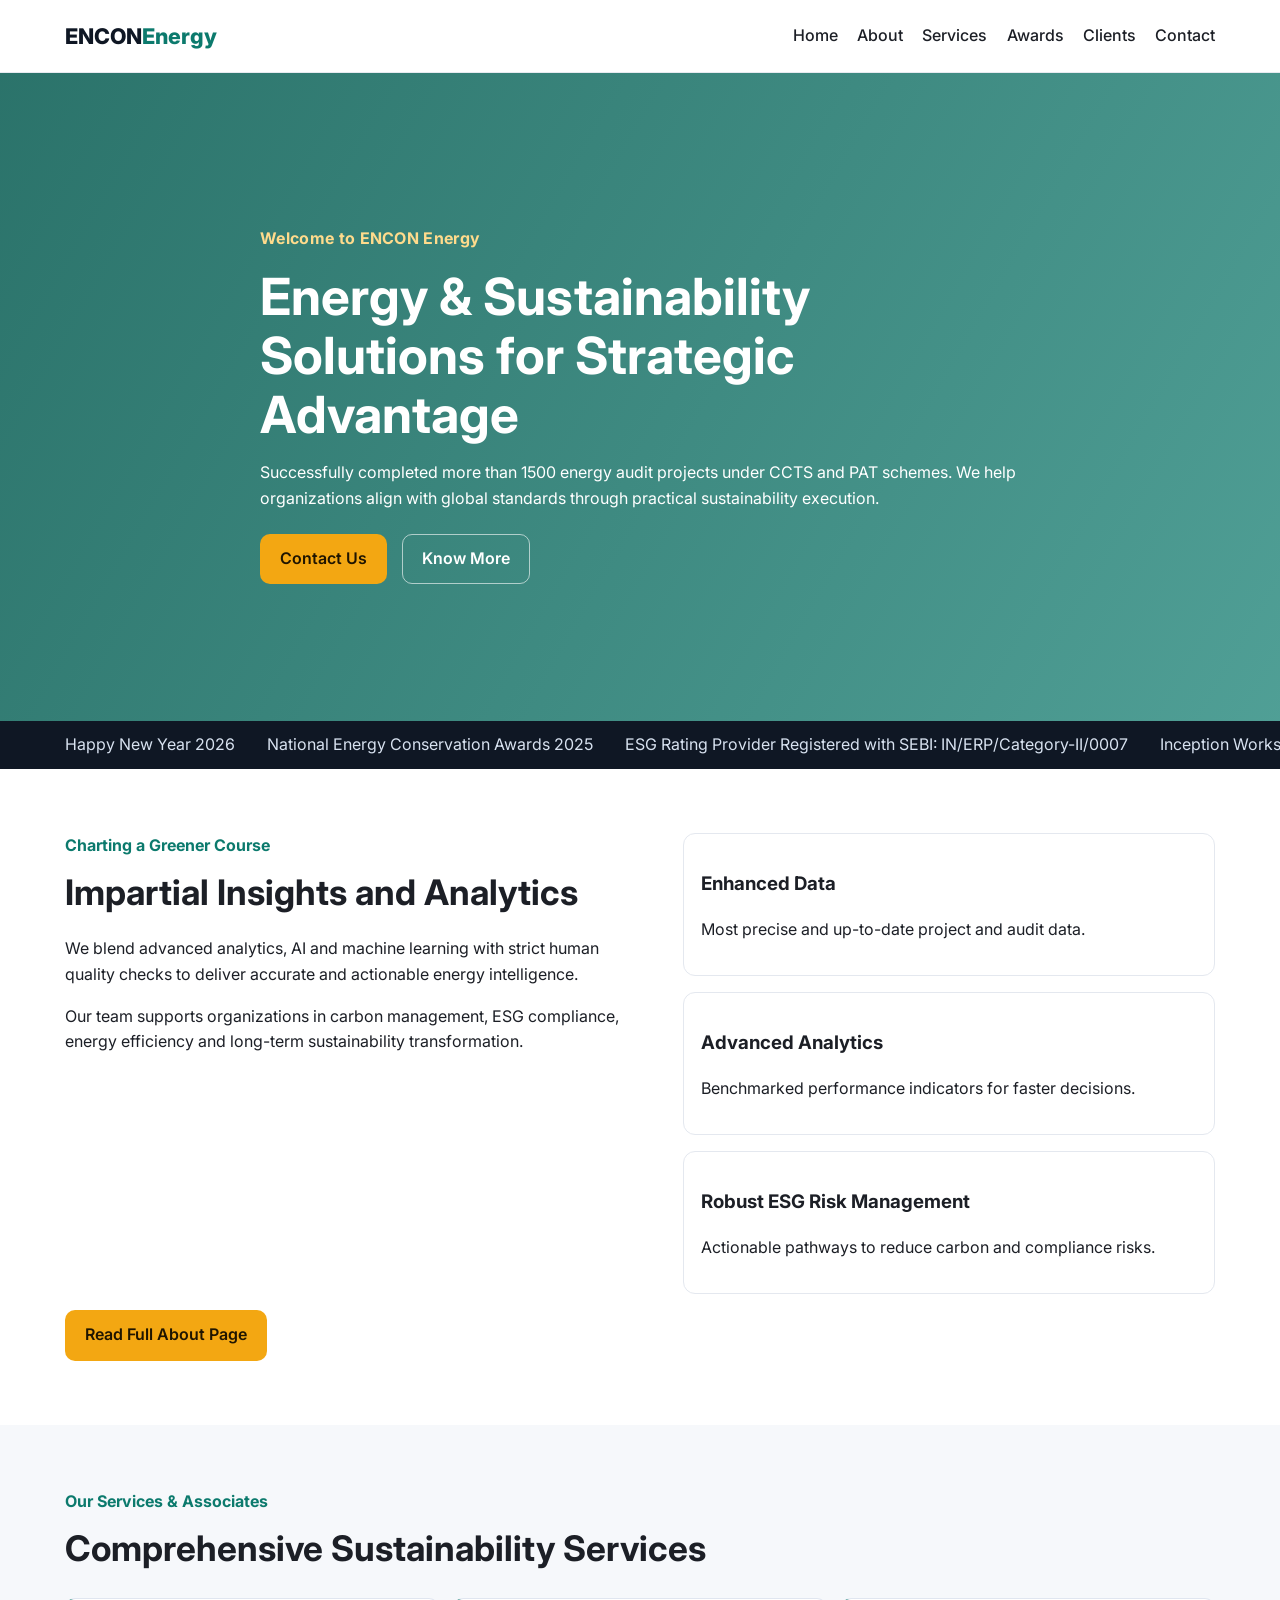
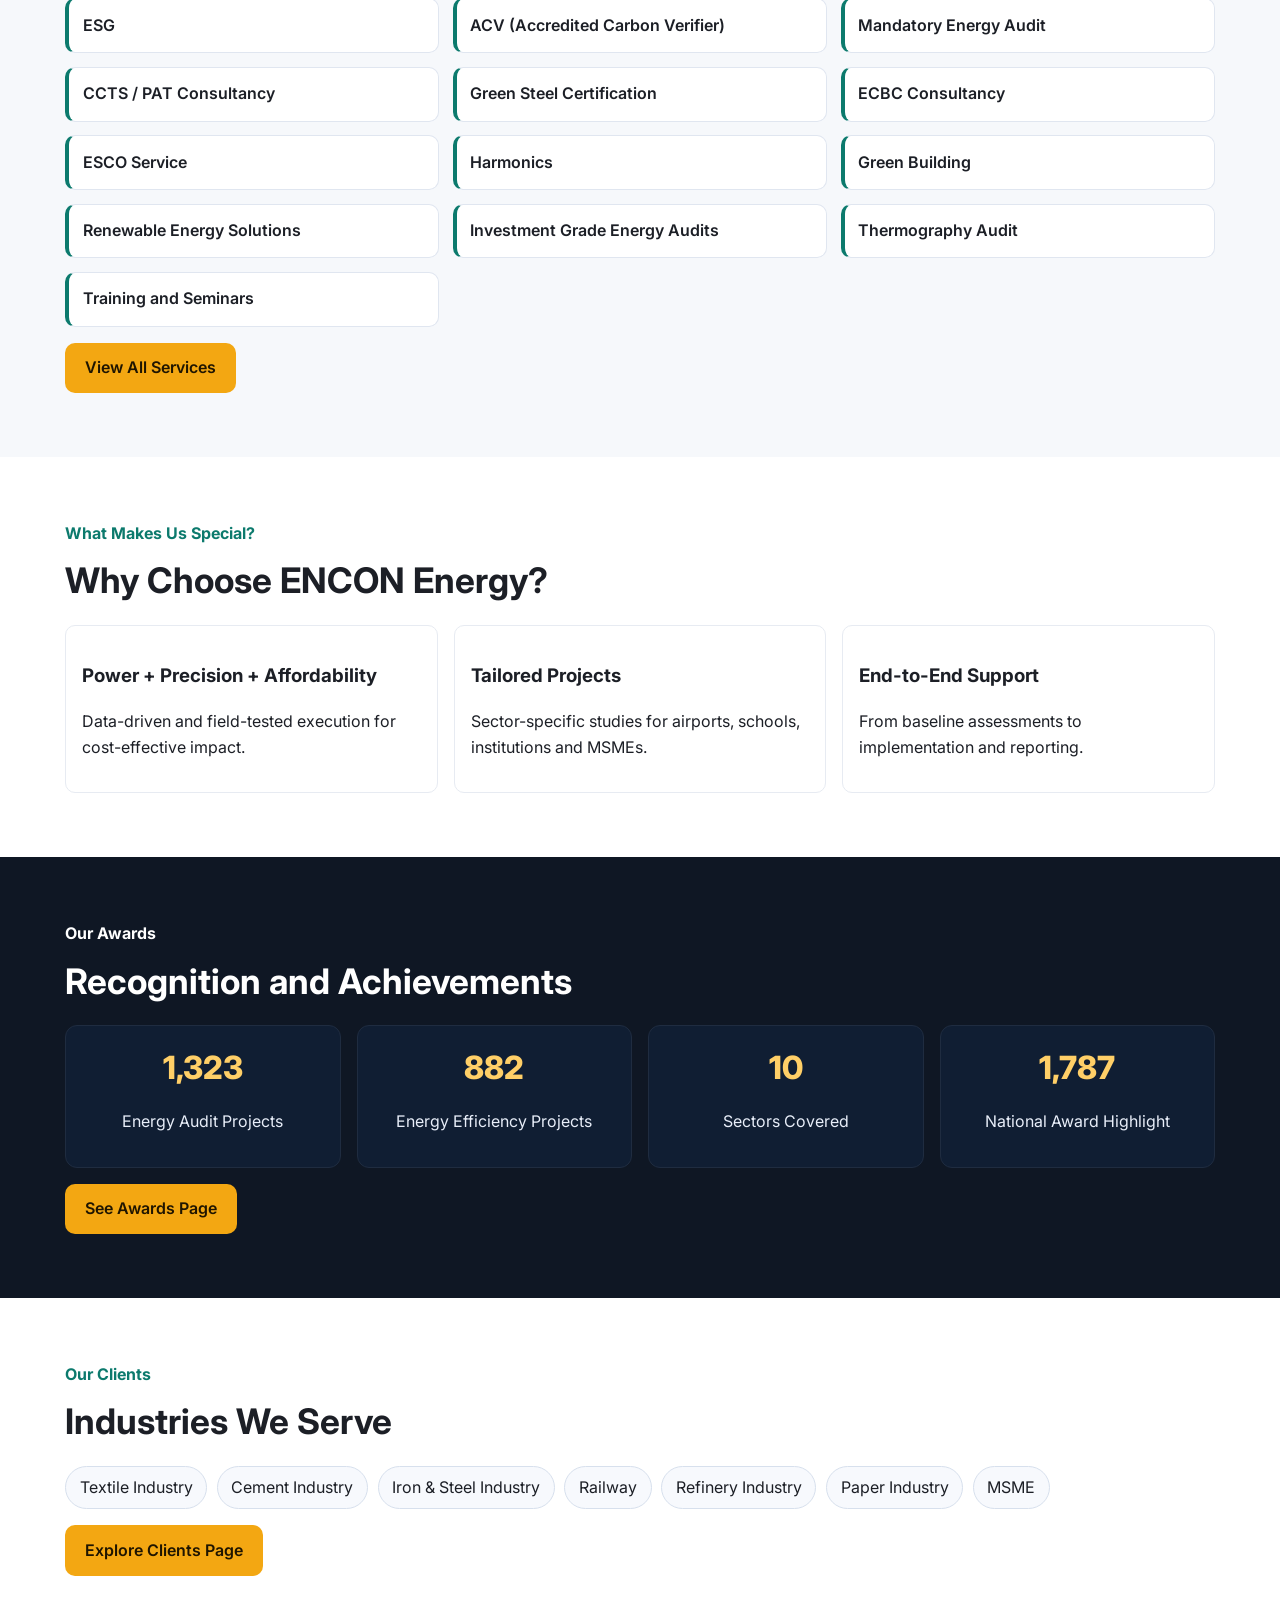
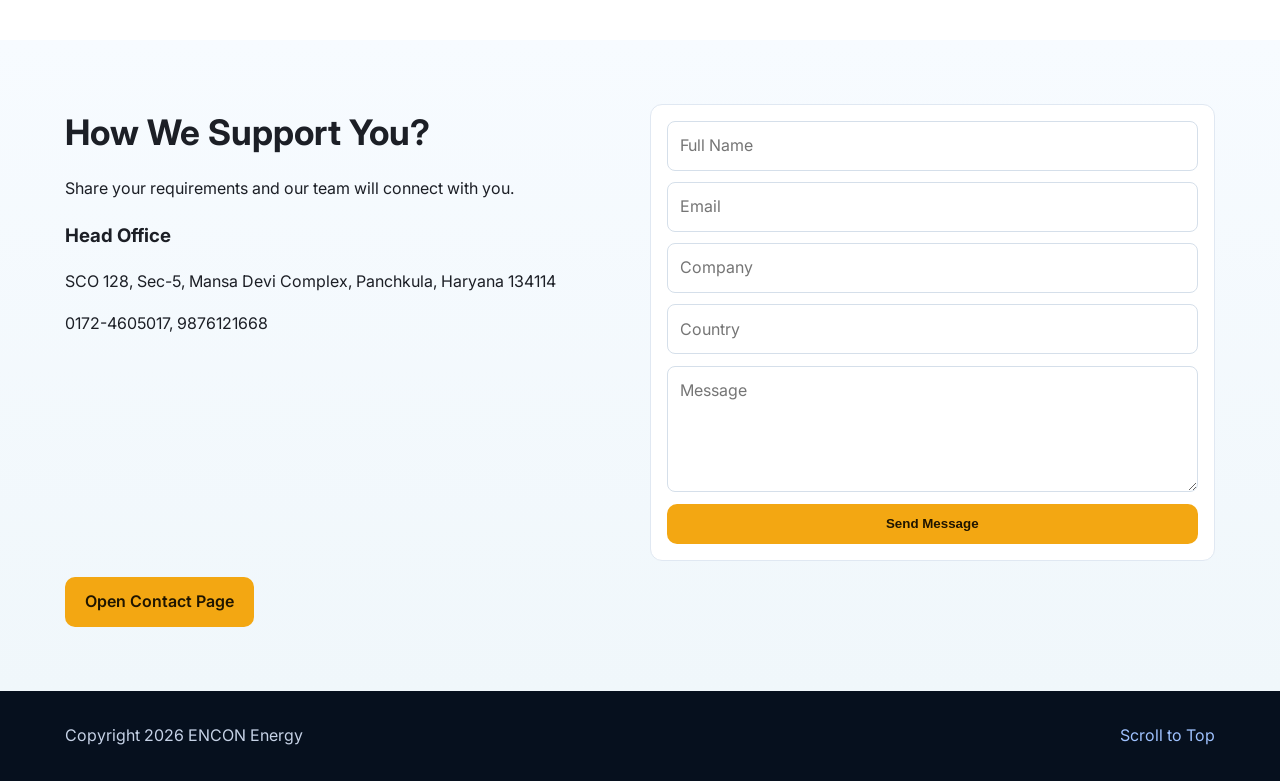
==== index.html @ 58b36640 "all files uploaded succesfully" ====
<!DOCTYPE html>
<html lang="en">
<head>
  <meta charset="UTF-8">
  <meta name="viewport" content="width=device-width, initial-scale=1.0">
  <title>ENCON Energy | Home</title>
  <link rel="preconnect" href="https://fonts.googleapis.com">
  <link rel="preconnect" href="https://fonts.gstatic.com" crossorigin>
  <link href="https://fonts.googleapis.com/css2?family=Inter:wght@400;500;600;700;800&display=swap" rel="stylesheet">
  <link rel="stylesheet" href="styles.css">
</head>
<body>
  <header class="site-header" id="top">
    <div class="container nav-wrap">
      <a class="logo" href="index.html">ENCON<span>Energy</span></a>
      <button class="menu-toggle" id="menuToggle" aria-label="Toggle menu" aria-expanded="false">
        <span></span><span></span><span></span>
      </button>
      <nav class="nav" id="mainNav">
        <ul>
          <li><a href="index.html">Home</a></li>
          <li><a href="about.html">About</a></li>
          <li><a href="services.html">Services</a></li>
          <li><a href="awards.html">Awards</a></li>
          <li><a href="clients.html">Clients</a></li>
          <li><a href="contact.html">Contact</a></li>
        </ul>
      </nav>
    </div>
  </header>

  <section class="hero" id="home">
    <div class="hero-overlay">
      <div class="container hero-content">
        <p class="hero-tag">Welcome to ENCON Energy</p>
        <h1>Energy & Sustainability Solutions for Strategic Advantage</h1>
        <p>
          Successfully completed more than 1500 energy audit projects under CCTS and PAT schemes.
          We help organizations align with global standards through practical sustainability execution.
        </p>
        <div class="hero-actions">
          <a href="contact.html" class="btn btn-primary">Contact Us</a>
          <a href="services.html" class="btn btn-ghost">Know More</a>
        </div>
      </div>
    </div>
  </section>

  <section class="ticker">
    <div class="container">
      <div class="ticker-track">
        <span>Happy New Year 2026</span>
        <span>National Energy Conservation Awards 2025</span>
        <span>ESG Rating Provider Registered with SEBI: IN/ERP/Category-II/0007</span>
        <span>Inception Workshops in Agra, Howrah and Rajkot</span>
      </div>
    </div>
  </section>

  <section class="section" id="about">
    <div class="container grid-2">
      <div>
        <p class="section-kicker">Charting a Greener Course</p>
        <h2>Impartial Insights and Analytics</h2>
        <p>
          We blend advanced analytics, AI and machine learning with strict human quality checks to
          deliver accurate and actionable energy intelligence.
        </p>
        <p>
          Our team supports organizations in carbon management, ESG compliance, energy efficiency
          and long-term sustainability transformation.
        </p>
      </div>
      <div class="cards">
        <article class="card">
          <h3>Enhanced Data</h3>
          <p>Most precise and up-to-date project and audit data.</p>
        </article>
        <article class="card">
          <h3>Advanced Analytics</h3>
          <p>Benchmarked performance indicators for faster decisions.</p>
        </article>
        <article class="card">
          <h3>Robust ESG Risk Management</h3>
          <p>Actionable pathways to reduce carbon and compliance risks.</p>
        </article>
      </div>
    </div>
    <div class="container section-link-wrap">
      <a class="btn btn-primary" href="about.html">Read Full About Page</a>
    </div>
  </section>

  <section class="section bg-light" id="services">
    <div class="container">
      <p class="section-kicker">Our Services & Associates</p>
      <h2>Comprehensive Sustainability Services</h2>
      <div class="service-grid">
        <div class="service-item">ESG</div>
        <div class="service-item">ACV (Accredited Carbon Verifier)</div>
        <div class="service-item">Mandatory Energy Audit</div>
        <div class="service-item">CCTS / PAT Consultancy</div>
        <div class="service-item">Green Steel Certification</div>
        <div class="service-item">ECBC Consultancy</div>
        <div class="service-item">ESCO Service</div>
        <div class="service-item">Harmonics</div>
        <div class="service-item">Green Building</div>
        <div class="service-item">Renewable Energy Solutions</div>
        <div class="service-item">Investment Grade Energy Audits</div>
        <div class="service-item">Thermography Audit</div>
        <div class="service-item">Training and Seminars</div>
      </div>
    </div>
    <div class="container section-link-wrap">
      <a class="btn btn-primary" href="services.html">View All Services</a>
    </div>
  </section>

  <section class="section" id="team">
    <div class="container">
      <p class="section-kicker">What Makes Us Special?</p>
      <h2>Why Choose ENCON Energy?</h2>
      <div class="feature-grid">
        <article>
          <h3>Power + Precision + Affordability</h3>
          <p>Data-driven and field-tested execution for cost-effective impact.</p>
        </article>
        <article>
          <h3>Tailored Projects</h3>
          <p>Sector-specific studies for airports, schools, institutions and MSMEs.</p>
        </article>
        <article>
          <h3>End-to-End Support</h3>
          <p>From baseline assessments to implementation and reporting.</p>
        </article>
      </div>
    </div>
  </section>

  <section class="section bg-dark" id="awards">
    <div class="container">
      <p class="section-kicker">Our Awards</p>
      <h2>Recognition and Achievements</h2>
      <div class="stats">
        <div class="stat">
          <span class="count" data-target="1500">0</span>
          <p>Energy Audit Projects</p>
        </div>
        <div class="stat">
          <span class="count" data-target="1000">0</span>
          <p>Energy Efficiency Projects</p>
        </div>
        <div class="stat">
          <span class="count" data-target="12">0</span>
          <p>Sectors Covered</p>
        </div>
        <div class="stat">
          <span class="count" data-target="2025">0</span>
          <p>National Award Highlight</p>
        </div>
      </div>
    </div>
    <div class="container section-link-wrap">
      <a class="btn btn-primary" href="awards.html">See Awards Page</a>
    </div>
  </section>

  <section class="section" id="clients">
    <div class="container">
      <p class="section-kicker">Our Clients</p>
      <h2>Industries We Serve</h2>
      <div class="industries">
        <span>Textile Industry</span>
        <span>Cement Industry</span>
        <span>Iron & Steel Industry</span>
        <span>Railway</span>
        <span>Refinery Industry</span>
        <span>Paper Industry</span>
        <span>MSME</span>
      </div>
    </div>
    <div class="container section-link-wrap">
      <a class="btn btn-primary" href="clients.html">Explore Clients Page</a>
    </div>
  </section>

  <section class="section contact" id="contact">
    <div class="container contact-grid">
      <div>
        <h2>How We Support You?</h2>
        <p>Share your requirements and our team will connect with you.</p>
        <div class="office">
          <h3>Head Office</h3>
          <p>SCO 128, Sec-5, Mansa Devi Complex, Panchkula, Haryana 134114</p>
          <p>0172-4605017, 9876121668</p>
        </div>
      </div>
      <form class="contact-form">
        <input type="text" placeholder="Full Name" required>
        <input type="email" placeholder="Email" required>
        <input type="text" placeholder="Company">
        <input type="text" placeholder="Country">
        <textarea rows="4" placeholder="Message"></textarea>
        <button type="submit" class="btn btn-primary">Send Message</button>
      </form>
    </div>
    <div class="container section-link-wrap">
      <a class="btn btn-primary" href="contact.html">Open Contact Page</a>
    </div>
  </section>

  <footer class="site-footer">
    <div class="container">
      <p>Copyright 2026 ENCON Energy</p>
      <a href="#top" id="scrollTop">Scroll to Top</a>
    </div>
  </footer>

  <script src="script.js"></script>
</body>
</html>
---- styles.css ----
:root {
  --primary: #0c7a6d;
  --primary-dark: #085c52;
  --accent: #f3a712;
  --text: #1c1f26;
  --muted: #5d6677;
  --bg: #f6f8fb;
  --white: #ffffff;
  --dark: #0f1724;
}

* {
  box-sizing: border-box;
}

html {
  scroll-behavior: smooth;
}

body {
  margin: 0;
  font-family: "Inter", sans-serif;
  color: var(--text);
  background: var(--white);
  line-height: 1.6;
}

.container {
  width: min(1150px, 92%);
  margin: 0 auto;
}

.site-header {
  position: sticky;
  top: 0;
  z-index: 20;
  background: rgba(255, 255, 255, 0.95);
  backdrop-filter: blur(8px);
  border-bottom: 1px solid #e7eaf0;
}

.nav-wrap {
  display: flex;
  align-items: center;
  justify-content: space-between;
  min-height: 72px;
}

.logo {
  font-size: 1.35rem;
  font-weight: 800;
  color: var(--dark);
  text-decoration: none;
}

.logo span {
  color: var(--primary);
}

.nav ul {
  display: flex;
  gap: 1.2rem;
  list-style: none;
  margin: 0;
  padding: 0;
}

.nav a {
  text-decoration: none;
  color: var(--text);
  font-weight: 500;
}

.nav a:hover {
  color: var(--primary);
}

.menu-toggle {
  display: none;
  flex-direction: column;
  gap: 5px;
  border: 0;
  background: transparent;
  cursor: pointer;
}

.menu-toggle span {
  width: 24px;
  height: 2px;
  background: var(--text);
  display: block;
}

.hero {
  min-height: 72vh;
  background:
    linear-gradient(120deg, rgba(8, 92, 82, 0.86), rgba(12, 122, 109, 0.72)),
    url("https://images.unsplash.com/photo-1466611653911-95081537e5b7?auto=format&fit=crop&w=1600&q=80") center/cover no-repeat;
  color: var(--white);
}

.hero-overlay {
  min-height: 72vh;
  display: grid;
  align-items: center;
}

.hero-content {
  max-width: 760px;
  padding: 4rem 0;
}

.hero-tag {
  font-weight: 700;
  color: #ffdb8c;
  letter-spacing: 0.02em;
}

.hero h1 {
  font-size: clamp(2rem, 4.6vw, 3.2rem);
  line-height: 1.15;
  margin: 0.35rem 0 1rem;
}

.hero-actions {
  margin-top: 1.4rem;
  display: flex;
  gap: 0.9rem;
  flex-wrap: wrap;
}

.btn {
  display: inline-block;
  padding: 0.72rem 1.2rem;
  border-radius: 10px;
  text-decoration: none;
  font-weight: 600;
  border: 1px solid transparent;
}

.btn-primary {
  background: var(--accent);
  color: #1f1500;
}

.btn-primary:hover {
  background: #df960b;
}

.btn-ghost {
  border-color: #ffffff99;
  color: var(--white);
}

.ticker {
  background: var(--dark);
  color: #d8e2f0;
  overflow: hidden;
}

.ticker-track {
  display: flex;
  gap: 2rem;
  white-space: nowrap;
  padding: 0.7rem 0;
  animation: slide 22s linear infinite;
}

@keyframes slide {
  from { transform: translateX(0); }
  to { transform: translateX(-50%); }
}

.section {
  padding: 4rem 0;
}

.section-link-wrap {
  margin-top: 1rem;
}

.bg-light {
  background: var(--bg);
}

.bg-dark {
  background: var(--dark);
  color: #e8eef9;
}

.bg-dark h2,
.bg-dark .section-kicker {
  color: var(--white);
}

.section-kicker {
  color: var(--primary);
  font-weight: 700;
  margin: 0 0 0.35rem;
}

h2 {
  font-size: clamp(1.55rem, 3.4vw, 2.2rem);
  margin-top: 0;
  margin-bottom: 1rem;
}

.page-hero {
  background: linear-gradient(120deg, rgba(8, 92, 82, 0.92), rgba(12, 122, 109, 0.82));
  color: var(--white);
  padding: 3.25rem 0;
}

.page-hero h1 {
  margin: 0;
  font-size: clamp(1.9rem, 4vw, 2.8rem);
}

.page-hero p {
  margin-top: 0.7rem;
  max-width: 760px;
}

.grid-2 {
  display: grid;
  grid-template-columns: 1.1fr 1fr;
  gap: 2rem;
}

.cards {
  display: grid;
  gap: 1rem;
}

.card {
  padding: 1rem 1.1rem;
  border-radius: 12px;
  border: 1px solid #e4e8ef;
  background: var(--white);
}

.service-grid {
  margin-top: 1.4rem;
  display: grid;
  grid-template-columns: repeat(3, minmax(0, 1fr));
  gap: 0.85rem;
}

.service-item {
  background: var(--white);
  border: 1px solid #e0e6f0;
  border-left: 4px solid var(--primary);
  border-radius: 10px;
  padding: 0.85rem;
  font-weight: 600;
}

.feature-grid {
  display: grid;
  grid-template-columns: repeat(3, minmax(0, 1fr));
  gap: 1rem;
}

.feature-grid article {
  padding: 1rem;
  border: 1px solid #e7ebf2;
  border-radius: 10px;
}

.stats {
  display: grid;
  grid-template-columns: repeat(4, minmax(0, 1fr));
  gap: 1rem;
}

.stat {
  background: #101e33;
  border: 1px solid #1f2c40;
  border-radius: 12px;
  padding: 1rem;
  text-align: center;
}

.count {
  font-size: 2rem;
  font-weight: 800;
  color: #ffcf67;
}

.industries {
  display: flex;
  flex-wrap: wrap;
  gap: 0.6rem;
}

.industries span {
  border: 1px solid #d7e0ed;
  border-radius: 999px;
  padding: 0.5rem 0.85rem;
  background: #f7f9fd;
}

.contact {
  background: linear-gradient(180deg, #f7fbff 0%, #f0f7fb 100%);
}

.contact-grid {
  display: grid;
  grid-template-columns: 1fr 1fr;
  gap: 1.2rem;
}

.contact-form {
  background: var(--white);
  border: 1px solid #e0e8f2;
  border-radius: 12px;
  padding: 1rem;
  display: grid;
  gap: 0.7rem;
}

.contact-form input,
.contact-form textarea {
  width: 100%;
  border: 1px solid #d5dfea;
  border-radius: 8px;
  padding: 0.7rem 0.75rem;
  font: inherit;
}

.site-footer {
  background: #06101e;
  color: #c6d2e6;
  padding: 1rem 0;
}

.site-footer .container {
  display: flex;
  justify-content: space-between;
  gap: 1rem;
  align-items: center;
}

.site-footer a {
  color: #9fc2ff;
  text-decoration: none;
}

@media (max-width: 980px) {
  .service-grid,
  .stats,
  .feature-grid {
    grid-template-columns: repeat(2, minmax(0, 1fr));
  }
}

@media (max-width: 760px) {
  .menu-toggle {
    display: flex;
  }

  .nav {
    position: absolute;
    top: 72px;
    left: 0;
    right: 0;
    background: var(--white);
    border-bottom: 1px solid #e8edf4;
    display: none;
  }

  .nav.open {
    display: block;
  }

  .nav ul {
    flex-direction: column;
    gap: 0;
    padding: 0.7rem 0;
  }

  .nav li {
    padding: 0.45rem 4%;
  }

  .grid-2,
  .contact-grid,
  .service-grid,
  .stats,
  .feature-grid {
    grid-template-columns: 1fr;
  }
}
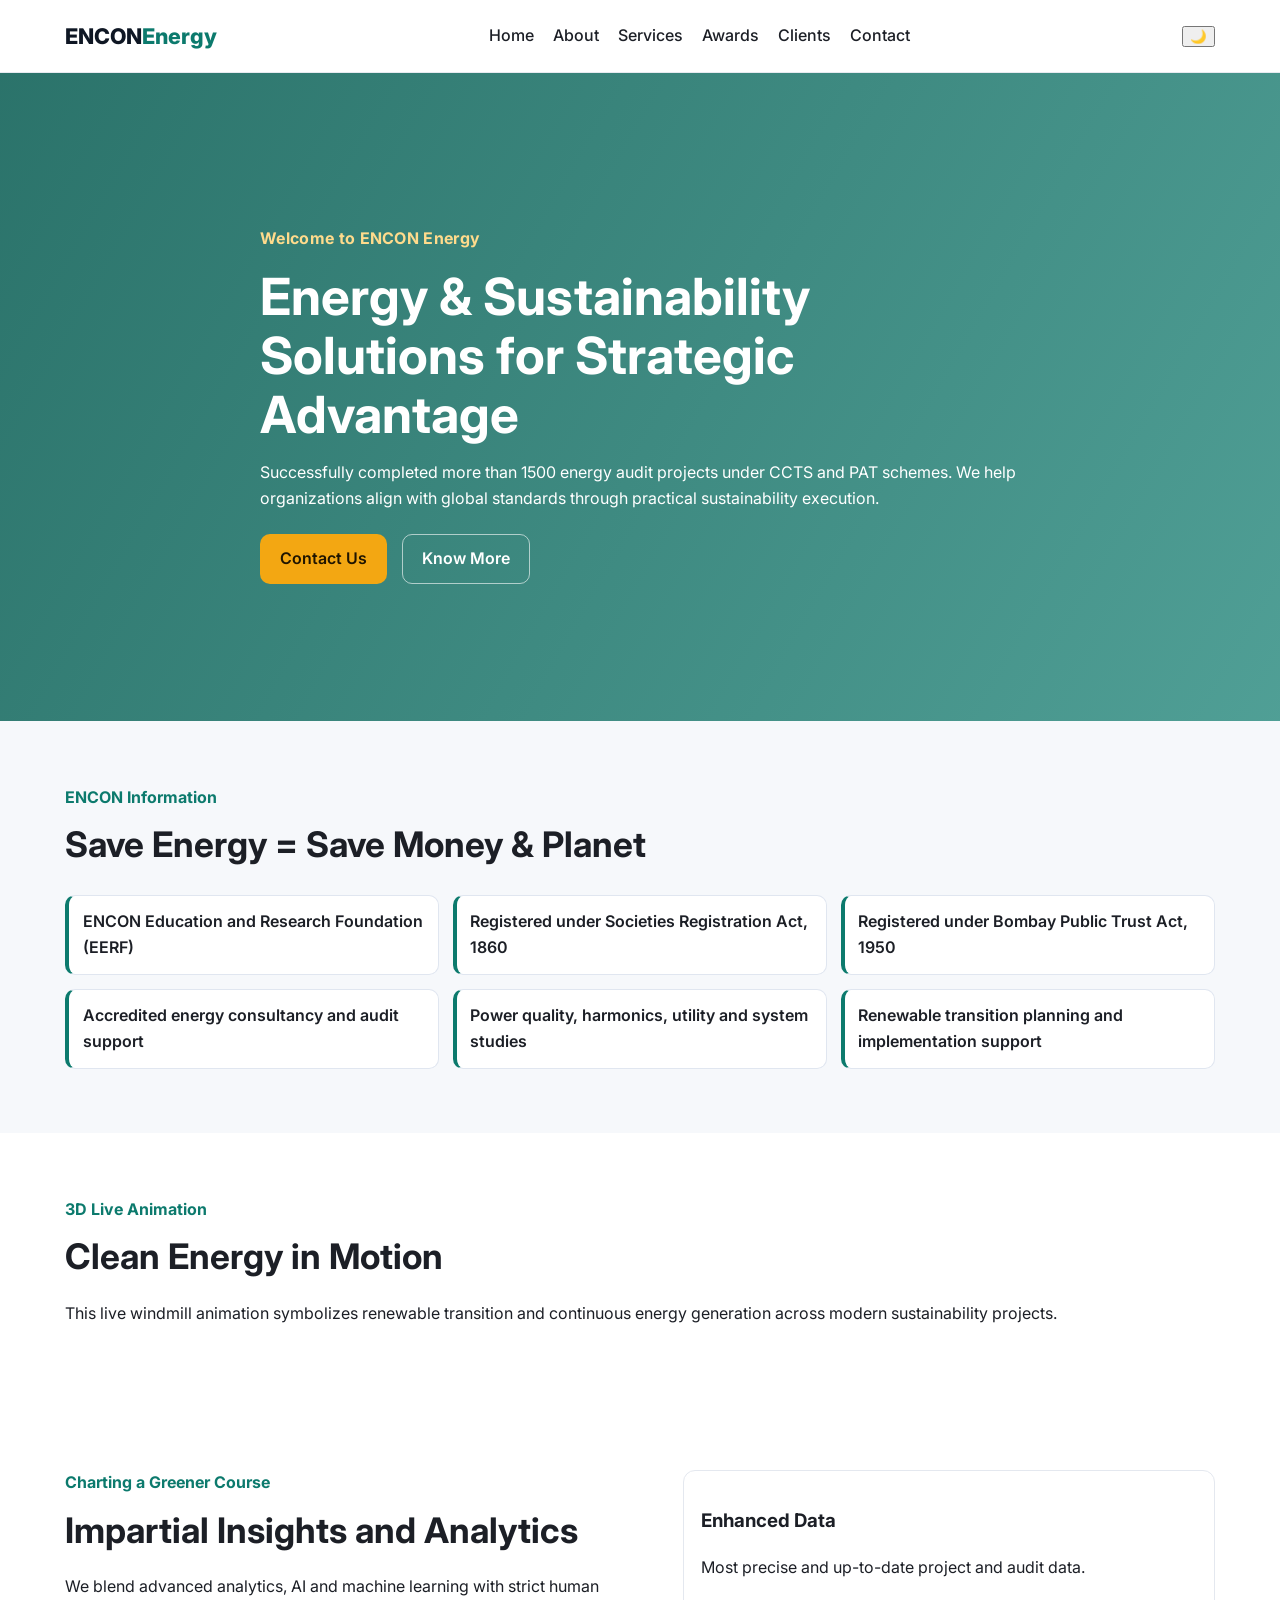
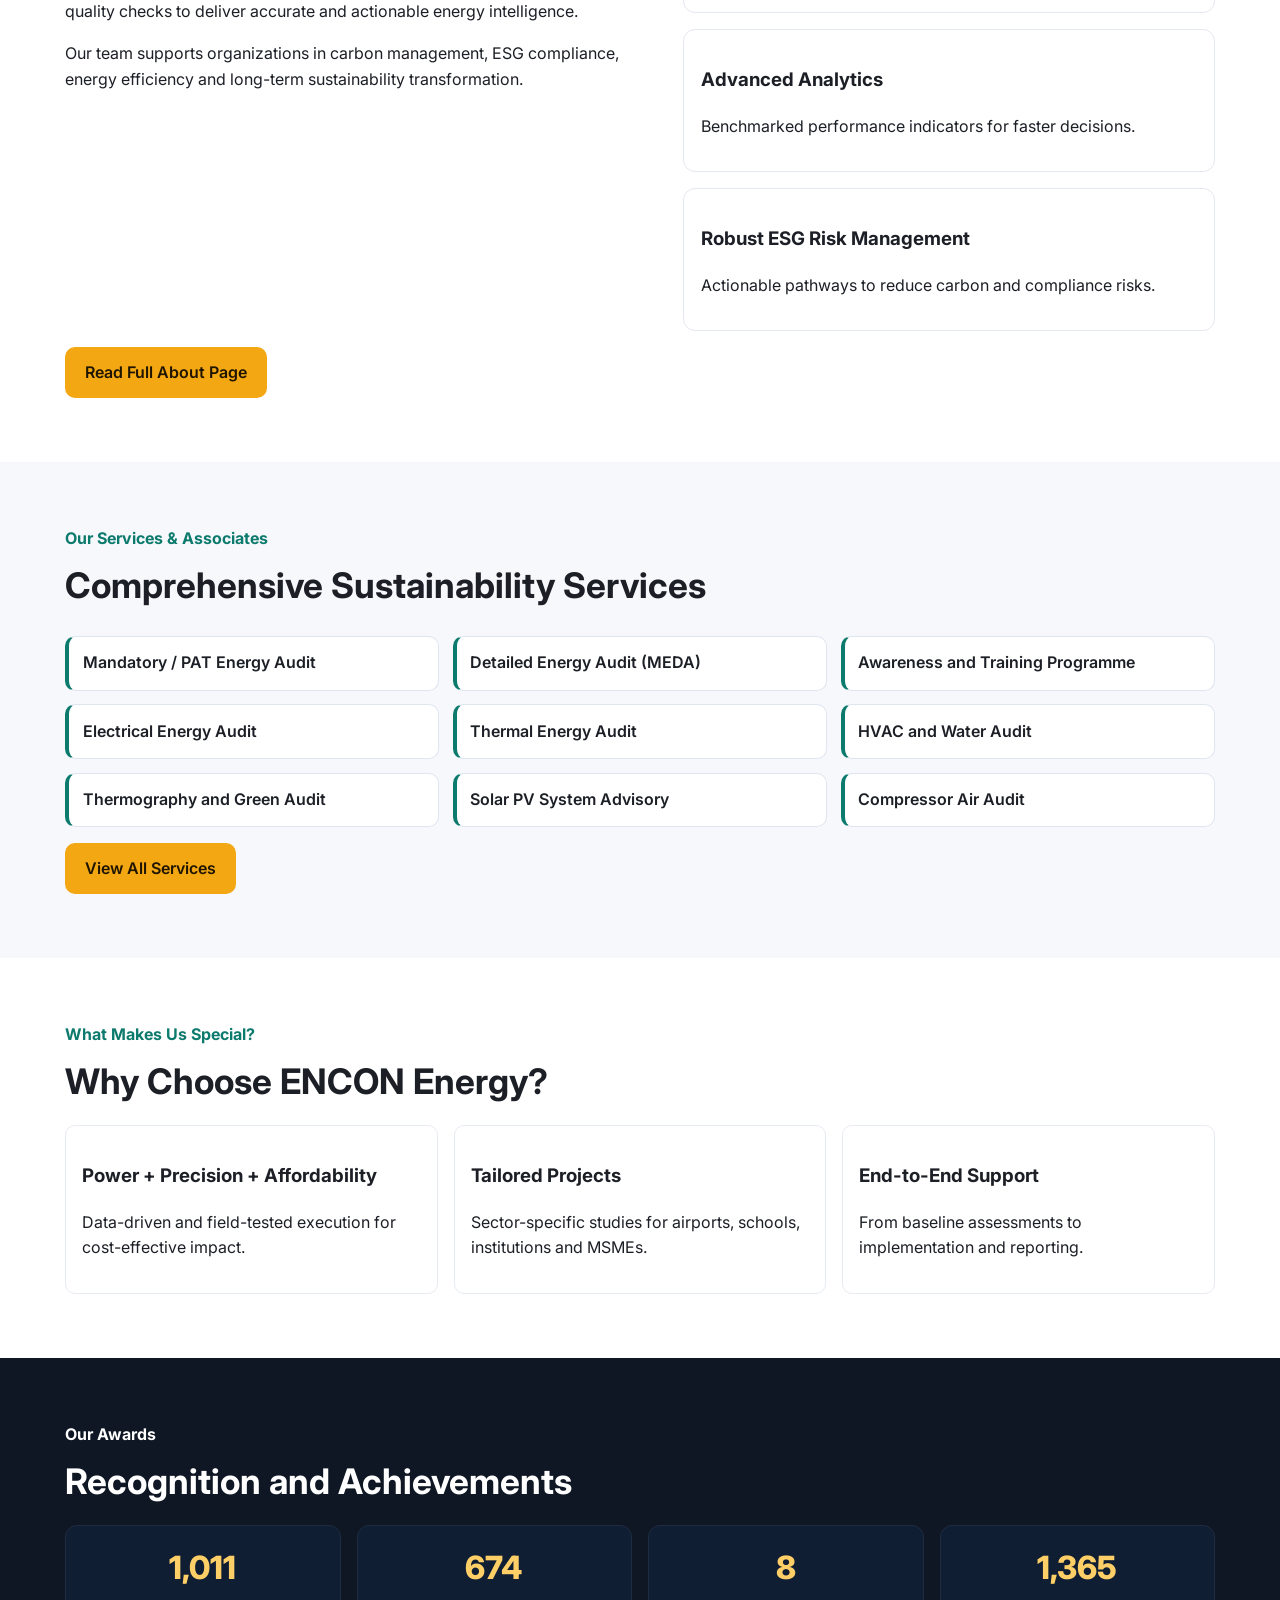
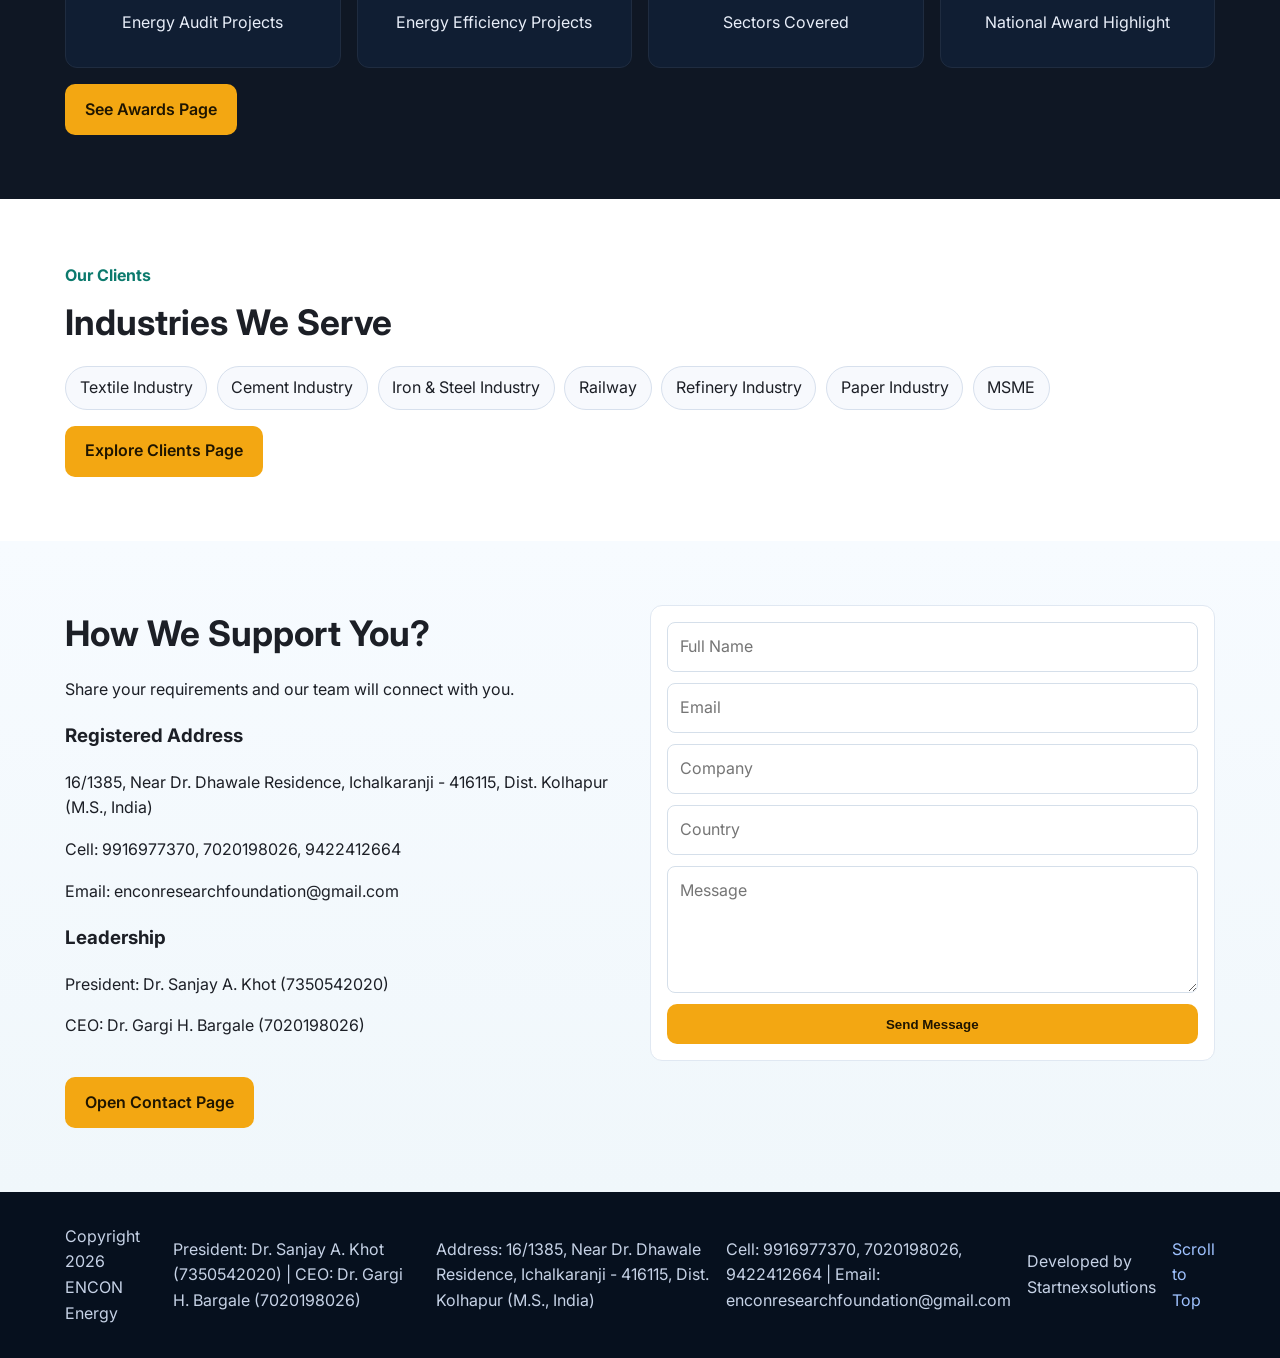
==== commit 171a552c: "Update index.html" ====
--- a/index.html
+++ b/index.html
@@ -13,9 +13,6 @@
   <header class="site-header" id="top">
     <div class="container nav-wrap">
       <a class="logo" href="index.html">ENCON<span>Energy</span></a>
-      <button class="menu-toggle" id="menuToggle" aria-label="Toggle menu" aria-expanded="false">
-        <span></span><span></span><span></span>
-      </button>
       <nav class="nav" id="mainNav">
         <ul>
           <li><a href="index.html">Home</a></li>
@@ -26,6 +23,12 @@
           <li><a href="contact.html">Contact</a></li>
         </ul>
       </nav>
+      <div class="header-actions">
+        <button class="theme-toggle" id="themeToggle" aria-label="Switch theme">🌙</button>
+        <button class="menu-toggle" id="menuToggle" aria-label="Toggle menu" aria-expanded="false">
+          <span></span><span></span><span></span>
+        </button>
+      </div>
     </div>
   </header>
 
@@ -46,13 +49,44 @@
     </div>
   </section>
 
-  <section class="ticker">
-    <div class="container">
-      <div class="ticker-track">
-        <span>Happy New Year 2026</span>
-        <span>National Energy Conservation Awards 2025</span>
-        <span>ESG Rating Provider Registered with SEBI: IN/ERP/Category-II/0007</span>
-        <span>Inception Workshops in Agra, Howrah and Rajkot</span>
+  <section class="section bg-light">
+    <div class="container">
+      <p class="section-kicker">ENCON Information</p>
+      <h2>Save Energy = Save Money & Planet</h2>
+      <div class="service-grid">
+        <div class="service-item">ENCON Education and Research Foundation (EERF)</div>
+        <div class="service-item">Registered under Societies Registration Act, 1860</div>
+        <div class="service-item">Registered under Bombay Public Trust Act, 1950</div>
+        <div class="service-item">Accredited energy consultancy and audit support</div>
+        <div class="service-item">Power quality, harmonics, utility and system studies</div>
+        <div class="service-item">Renewable transition planning and implementation support</div>
+      </div>
+    </div>
+  </section>
+
+  <section class="section windmill-section" id="windmill">
+    <div class="container windmill-grid">
+      <div>
+        <p class="section-kicker">3D Live Animation</p>
+        <h2>Clean Energy in Motion</h2>
+        <p>
+          This live windmill animation symbolizes renewable transition and
+          continuous energy generation across modern sustainability projects.
+        </p>
+      </div>
+      <div class="windmill-scene" aria-hidden="true">
+        <div class="windmill">
+          <div class="tower"></div>
+          <div class="nacelle"></div>
+          <div class="hub"></div>
+          <div class="blades">
+            <span class="blade blade-1"></span>
+            <span class="blade blade-2"></span>
+            <span class="blade blade-3"></span>
+          </div>
+        </div>
+        <span class="cloud cloud-1"></span>
+        <span class="cloud cloud-2"></span>
       </div>
     </div>
   </section>
@@ -96,19 +130,15 @@
       <p class="section-kicker">Our Services & Associates</p>
       <h2>Comprehensive Sustainability Services</h2>
       <div class="service-grid">
-        <div class="service-item">ESG</div>
-        <div class="service-item">ACV (Accredited Carbon Verifier)</div>
-        <div class="service-item">Mandatory Energy Audit</div>
-        <div class="service-item">CCTS / PAT Consultancy</div>
-        <div class="service-item">Green Steel Certification</div>
-        <div class="service-item">ECBC Consultancy</div>
-        <div class="service-item">ESCO Service</div>
-        <div class="service-item">Harmonics</div>
-        <div class="service-item">Green Building</div>
-        <div class="service-item">Renewable Energy Solutions</div>
-        <div class="service-item">Investment Grade Energy Audits</div>
-        <div class="service-item">Thermography Audit</div>
-        <div class="service-item">Training and Seminars</div>
+        <div class="service-item">Mandatory / PAT Energy Audit</div>
+        <div class="service-item">Detailed Energy Audit (MEDA)</div>
+        <div class="service-item">Awareness and Training Programme</div>
+        <div class="service-item">Electrical Energy Audit</div>
+        <div class="service-item">Thermal Energy Audit</div>
+        <div class="service-item">HVAC and Water Audit</div>
+        <div class="service-item">Thermography and Green Audit</div>
+        <div class="service-item">Solar PV System Advisory</div>
+        <div class="service-item">Compressor Air Audit</div>
       </div>
     </div>
     <div class="container section-link-wrap">
@@ -190,9 +220,15 @@
         <h2>How We Support You?</h2>
         <p>Share your requirements and our team will connect with you.</p>
         <div class="office">
-          <h3>Head Office</h3>
-          <p>SCO 128, Sec-5, Mansa Devi Complex, Panchkula, Haryana 134114</p>
-          <p>0172-4605017, 9876121668</p>
+          <h3>Registered Address</h3>
+          <p>16/1385, Near Dr. Dhawale Residence, Ichalkaranji - 416115, Dist. Kolhapur (M.S., India)</p>
+          <p>Cell: 9916977370, 7020198026, 9422412664</p>
+          <p>Email: enconresearchfoundation@gmail.com</p>
+        </div>
+        <div class="office">
+          <h3>Leadership</h3>
+          <p>President: Dr. Sanjay A. Khot (7350542020)</p>
+          <p>CEO: Dr. Gargi H. Bargale (7020198026)</p>
         </div>
       </div>
       <form class="contact-form">
@@ -212,6 +248,10 @@
   <footer class="site-footer">
     <div class="container">
       <p>Copyright 2026 ENCON Energy</p>
+      <p class="footer-info">President: Dr. Sanjay A. Khot (7350542020) | CEO: Dr. Gargi H. Bargale (7020198026)</p>
+      <p class="footer-info">Address: 16/1385, Near Dr. Dhawale Residence, Ichalkaranji - 416115, Dist. Kolhapur (M.S., India)</p>
+      <p class="footer-info">Cell: 9916977370, 7020198026, 9422412664 | Email: enconresearchfoundation@gmail.com</p>
+      <p class="developed-by">Developed by Startnexsolutions</p>
       <a href="#top" id="scrollTop">Scroll to Top</a>
     </div>
   </footer>
